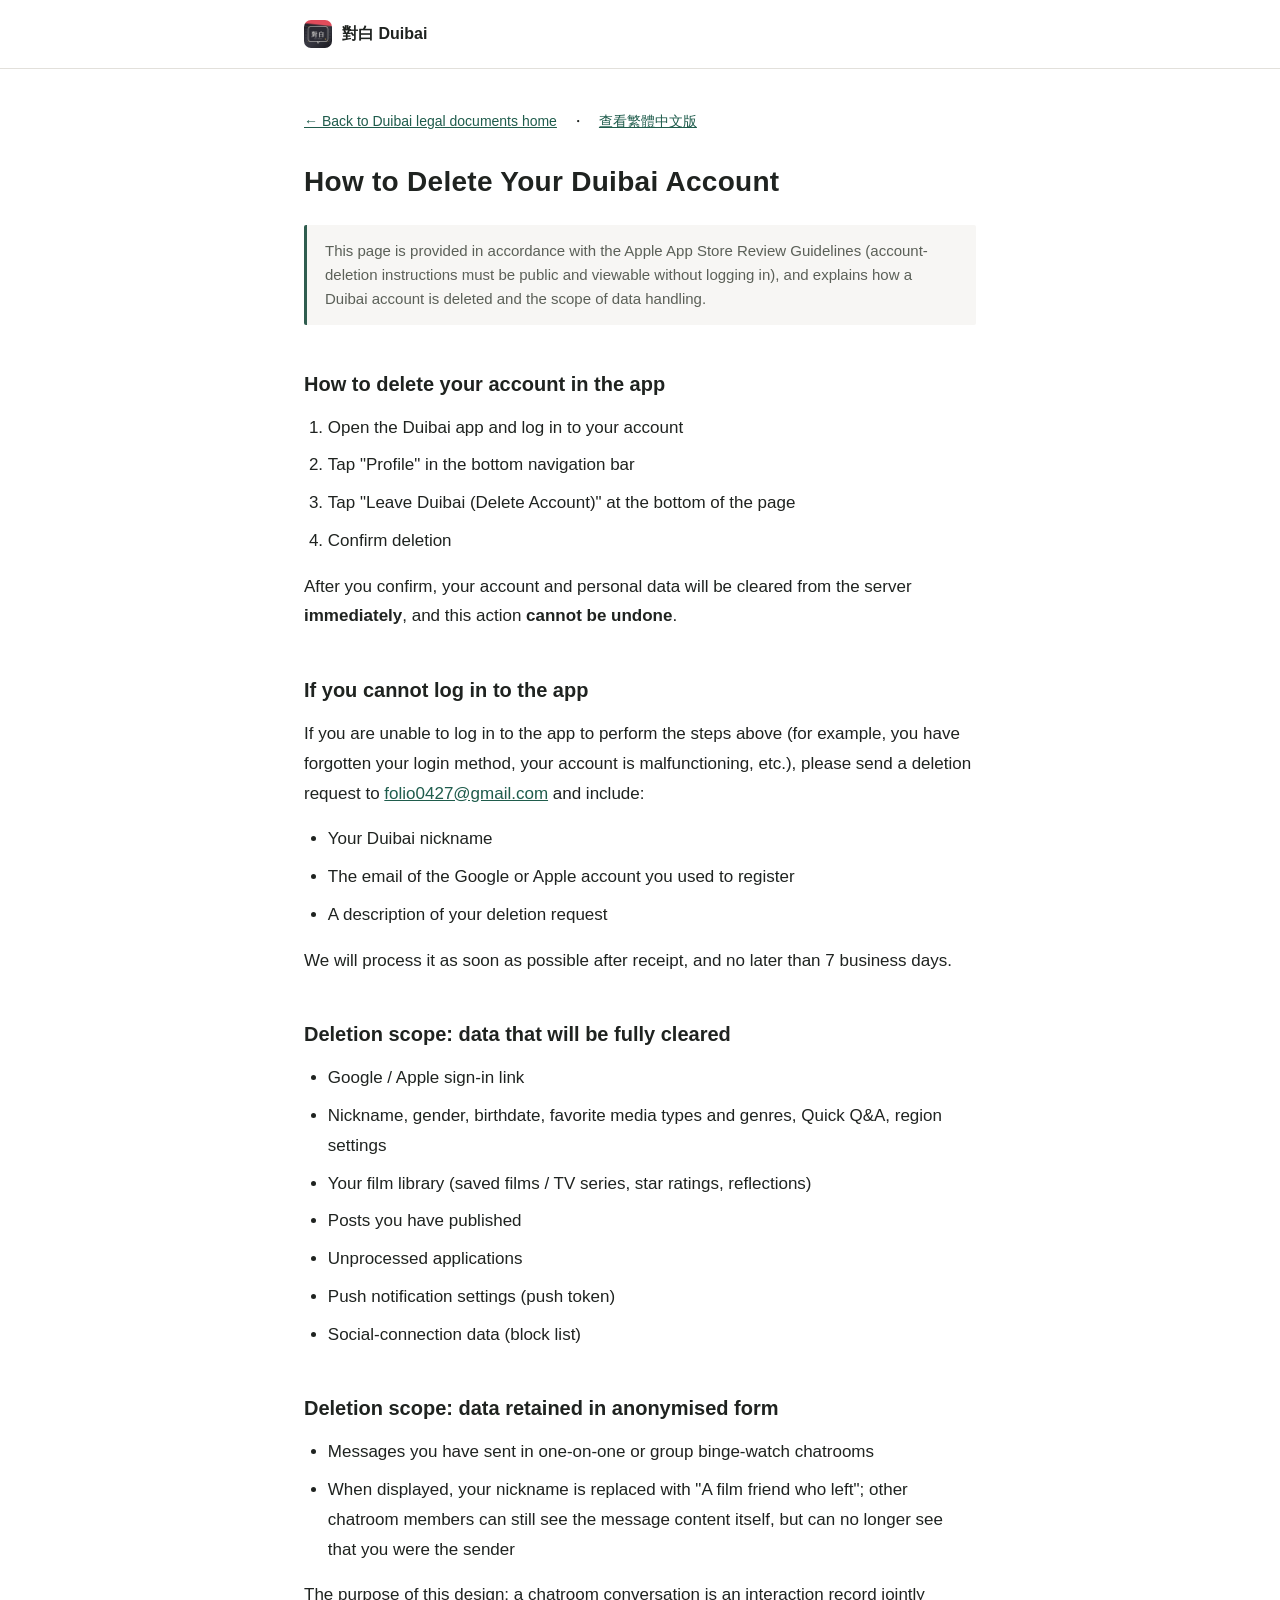
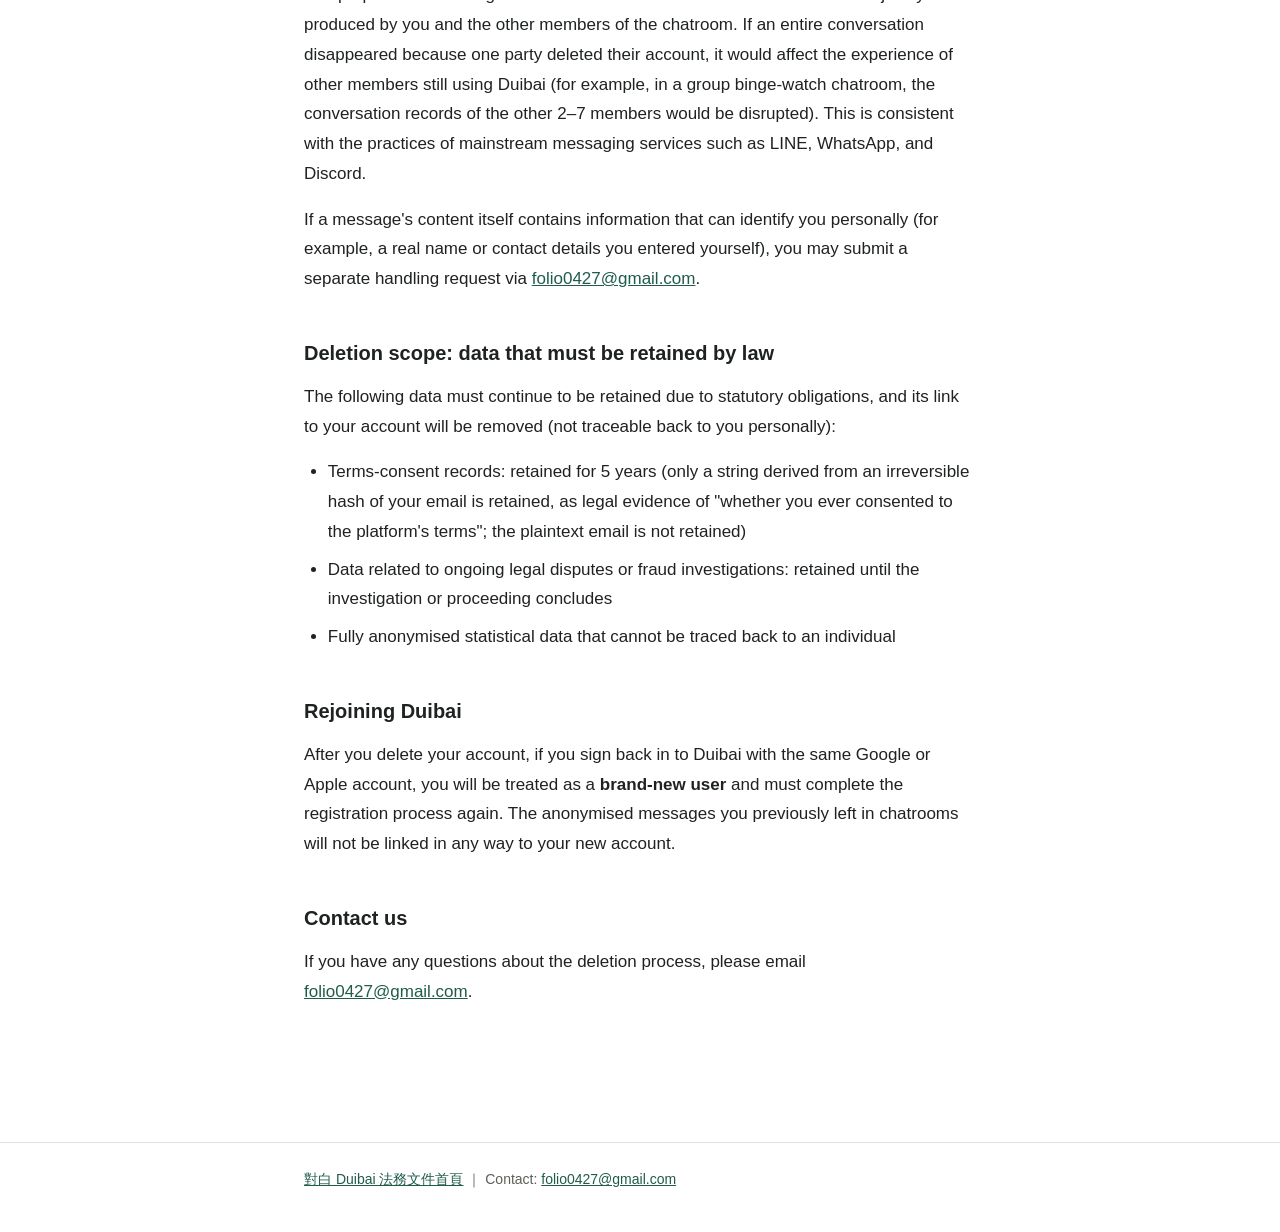
==== legal/account-deletion-en/index.html @ ca7624ec "對白法務文件網站：服務條款/隱私權政策/帳號刪除說明，中英文" ====
<!doctype html>
<html lang="en">
<head>
<meta charset="utf-8">
<meta name="viewport" content="width=device-width, initial-scale=1">
<title>How to Delete Your Duibai Account | Duibai</title>
<meta name="description" content="Account deletion instructions for the Duibai app, English version. Publicly viewable, no login required.">
<link rel="icon" href="../../assets/favicon_64.png">
<link rel="stylesheet" href="../../assets/legal.css">
</head>
<body>
<header class="site-header">
<div class="wrap">
<a class="brand" href="../../index.html"><img src="../../assets/duibai_app_icon_256.png" alt=""> 對白 Duibai</a>
</div>
</header>
<main>
<nav class="doc-nav">
<a href="../../index.html">← Back to Duibai legal documents home</a>　・　<a href="../account-deletion-zh/">查看繁體中文版</a>
</nav>
<h1>How to Delete Your Duibai Account</h1>
<blockquote>
<p>This page is provided in accordance with the Apple App Store Review Guidelines (account-deletion instructions must be public and viewable without logging in), and explains how a Duibai account is deleted and the scope of data handling.</p>
</blockquote>
<h2>How to delete your account in the app</h2>
<ol>
<li>Open the Duibai app and log in to your account</li>
<li>Tap "Profile" in the bottom navigation bar</li>
<li>Tap "Leave Duibai (Delete Account)" at the bottom of the page</li>
<li>Confirm deletion</li>
</ol>
<p>After you confirm, your account and personal data will be cleared from the server <strong>immediately</strong>, and this action <strong>cannot be undone</strong>.</p>
<h2>If you cannot log in to the app</h2>
<p>If you are unable to log in to the app to perform the steps above (for example, you have forgotten your login method, your account is malfunctioning, etc.), please send a deletion request to <a href="mailto:folio0427@gmail.com">folio0427@gmail.com</a> and include:</p>
<ul>
<li>Your Duibai nickname</li>
<li>The email of the Google or Apple account you used to register</li>
<li>A description of your deletion request</li>
</ul>
<p>We will process it as soon as possible after receipt, and no later than 7 business days.</p>
<h2>Deletion scope: data that will be fully cleared</h2>
<ul>
<li>Google / Apple sign-in link</li>
<li>Nickname, gender, birthdate, favorite media types and genres, Quick Q&amp;A, region settings</li>
<li>Your film library (saved films / TV series, star ratings, reflections)</li>
<li>Posts you have published</li>
<li>Unprocessed applications</li>
<li>Push notification settings (push token)</li>
<li>Social-connection data (block list)</li>
</ul>
<h2>Deletion scope: data retained in anonymised form</h2>
<ul>
<li>Messages you have sent in one-on-one or group binge-watch chatrooms</li>
<li>When displayed, your nickname is replaced with "A film friend who left"; other chatroom members can still see the message content itself, but can no longer see that you were the sender</li>
</ul>
<p>The purpose of this design: a chatroom conversation is an interaction record jointly produced by you and the other members of the chatroom. If an entire conversation disappeared because one party deleted their account, it would affect the experience of other members still using Duibai (for example, in a group binge-watch chatroom, the conversation records of the other 2–7 members would be disrupted). This is consistent with the practices of mainstream messaging services such as LINE, WhatsApp, and Discord.</p>
<p>If a message's content itself contains information that can identify you personally (for example, a real name or contact details you entered yourself), you may submit a separate handling request via <a href="mailto:folio0427@gmail.com">folio0427@gmail.com</a>.</p>
<h2>Deletion scope: data that must be retained by law</h2>
<p>The following data must continue to be retained due to statutory obligations, and its link to your account will be removed (not traceable back to you personally):</p>
<ul>
<li>Terms-consent records: retained for 5 years (only a string derived from an irreversible hash of your email is retained, as legal evidence of "whether you ever consented to the platform's terms"; the plaintext email is not retained)</li>
<li>Data related to ongoing legal disputes or fraud investigations: retained until the investigation or proceeding concludes</li>
<li>Fully anonymised statistical data that cannot be traced back to an individual</li>
</ul>
<h2>Rejoining Duibai</h2>
<p>After you delete your account, if you sign back in to Duibai with the same Google or Apple account, you will be treated as a <strong>brand-new user</strong> and must complete the registration process again. The anonymised messages you previously left in chatrooms will not be linked in any way to your new account.</p>
<h2>Contact us</h2>
<p>If you have any questions about the deletion process, please email <a href="mailto:folio0427@gmail.com">folio0427@gmail.com</a>.</p>
</main>
<footer class="site-footer">
<div class="wrap">
<a href="../../index.html">對白 Duibai 法務文件首頁</a> ｜ Contact: <a href="mailto:folio0427@gmail.com">folio0427@gmail.com</a>
</div>
</footer>
</body>
</html>
---- assets/legal.css ----
/* 對白 Duibai — 法務文件頁面樣式
   目標：純粹、易讀、適合列印。不使用動畫或深色行銷風格。 */

:root {
  --bg: #ffffff;
  --bg-subtle: #f7f6f4;
  --text: #1f2320;
  --text-muted: #5b6058;
  --border: #e2e0db;
  --accent: #2f5d4f;
  --accent-bg: #eef3f0;
  --link: #1f5c4c;
  --max-width: 720px;
}

* {
  box-sizing: border-box;
}

html {
  -webkit-text-size-adjust: 100%;
}

body {
  margin: 0;
  background: var(--bg);
  color: var(--text);
  font-family: -apple-system, "PingFang TC", "Helvetica Neue", "Segoe UI",
    "Microsoft JhengHei", "Noto Sans TC", Arial, sans-serif;
  font-size: 17px;
  line-height: 1.75;
  -webkit-font-smoothing: antialiased;
}

.site-header {
  border-bottom: 1px solid var(--border);
}

.site-header .wrap {
  max-width: var(--max-width);
  margin: 0 auto;
  padding: 20px 24px;
  display: flex;
  align-items: center;
  justify-content: space-between;
  gap: 16px;
  flex-wrap: wrap;
}

.brand {
  display: flex;
  align-items: center;
  gap: 10px;
  text-decoration: none;
  color: var(--text);
  font-weight: 600;
  font-size: 16px;
}

.brand img {
  width: 28px;
  height: 28px;
  border-radius: 7px;
  display: block;
}

.lang-switch a,
.lang-switch span {
  font-size: 14px;
  color: var(--text-muted);
  text-decoration: none;
}

.lang-switch a {
  color: var(--link);
  text-decoration: underline;
}

main {
  max-width: var(--max-width);
  margin: 0 auto;
  padding: 40px 24px 80px;
}

.doc-nav {
  margin: 0 0 28px;
  font-size: 14px;
}

.doc-nav a {
  color: var(--link);
}

h1 {
  font-size: 28px;
  line-height: 1.4;
  margin: 0 0 24px;
  letter-spacing: 0.01em;
}

h2 {
  font-size: 20px;
  line-height: 1.5;
  margin: 40px 0 14px;
  padding-top: 4px;
}

h3 {
  font-size: 17px;
  line-height: 1.5;
  margin: 24px 0 10px;
  color: var(--text);
}

p {
  margin: 0 0 16px;
}

ul,
ol {
  margin: 0 0 16px;
  padding-left: 1.4em;
}

li {
  margin: 0 0 8px;
}

li:last-child {
  margin-bottom: 0;
}

strong {
  font-weight: 700;
}

a {
  color: var(--link);
}

hr {
  border: none;
  border-top: 1px solid var(--border);
  margin: 32px 0;
}

blockquote {
  margin: 0 0 20px;
  padding: 14px 18px;
  background: var(--bg-subtle);
  border-left: 3px solid var(--accent);
  border-radius: 2px;
}

blockquote p {
  margin: 0 0 8px;
  color: var(--text-muted);
  font-size: 15px;
  line-height: 1.6;
}

blockquote p:last-child {
  margin-bottom: 0;
}

.site-footer {
  border-top: 1px solid var(--border);
  margin-top: 40px;
}

.site-footer .wrap {
  max-width: var(--max-width);
  margin: 0 auto;
  padding: 24px 24px 40px;
  font-size: 14px;
  color: var(--text-muted);
}

.site-footer a {
  color: var(--link);
}

/* 首頁專用 */
.home main {
  padding-top: 56px;
}

.home h1 {
  font-size: 26px;
  margin-bottom: 8px;
}

.home .tagline {
  color: var(--text-muted);
  margin-bottom: 40px;
}

.doc-columns {
  display: grid;
  grid-template-columns: 1fr 1fr;
  gap: 32px;
  margin-bottom: 8px;
}

@media (max-width: 520px) {
  .doc-columns {
    grid-template-columns: 1fr;
    gap: 28px;
  }
}

.doc-column h2 {
  font-size: 15px;
  text-transform: uppercase;
  letter-spacing: 0.06em;
  color: var(--text-muted);
  margin: 0 0 14px;
  padding-top: 0;
}

.doc-list {
  list-style: none;
  margin: 0;
  padding: 0;
}

.doc-list li {
  margin: 0 0 4px;
}

.doc-list a {
  display: block;
  padding: 12px 14px;
  border: 1px solid var(--border);
  border-radius: 8px;
  text-decoration: none;
  color: var(--text);
  font-size: 15px;
}

.doc-list a:hover {
  background: var(--accent-bg);
  border-color: var(--accent);
}

@media print {
  .site-header,
  .site-footer,
  .doc-nav {
    display: none;
  }
  body {
    font-size: 12pt;
  }
  main {
    max-width: none;
    padding: 0;
  }
  a {
    color: inherit;
    text-decoration: none;
  }
}
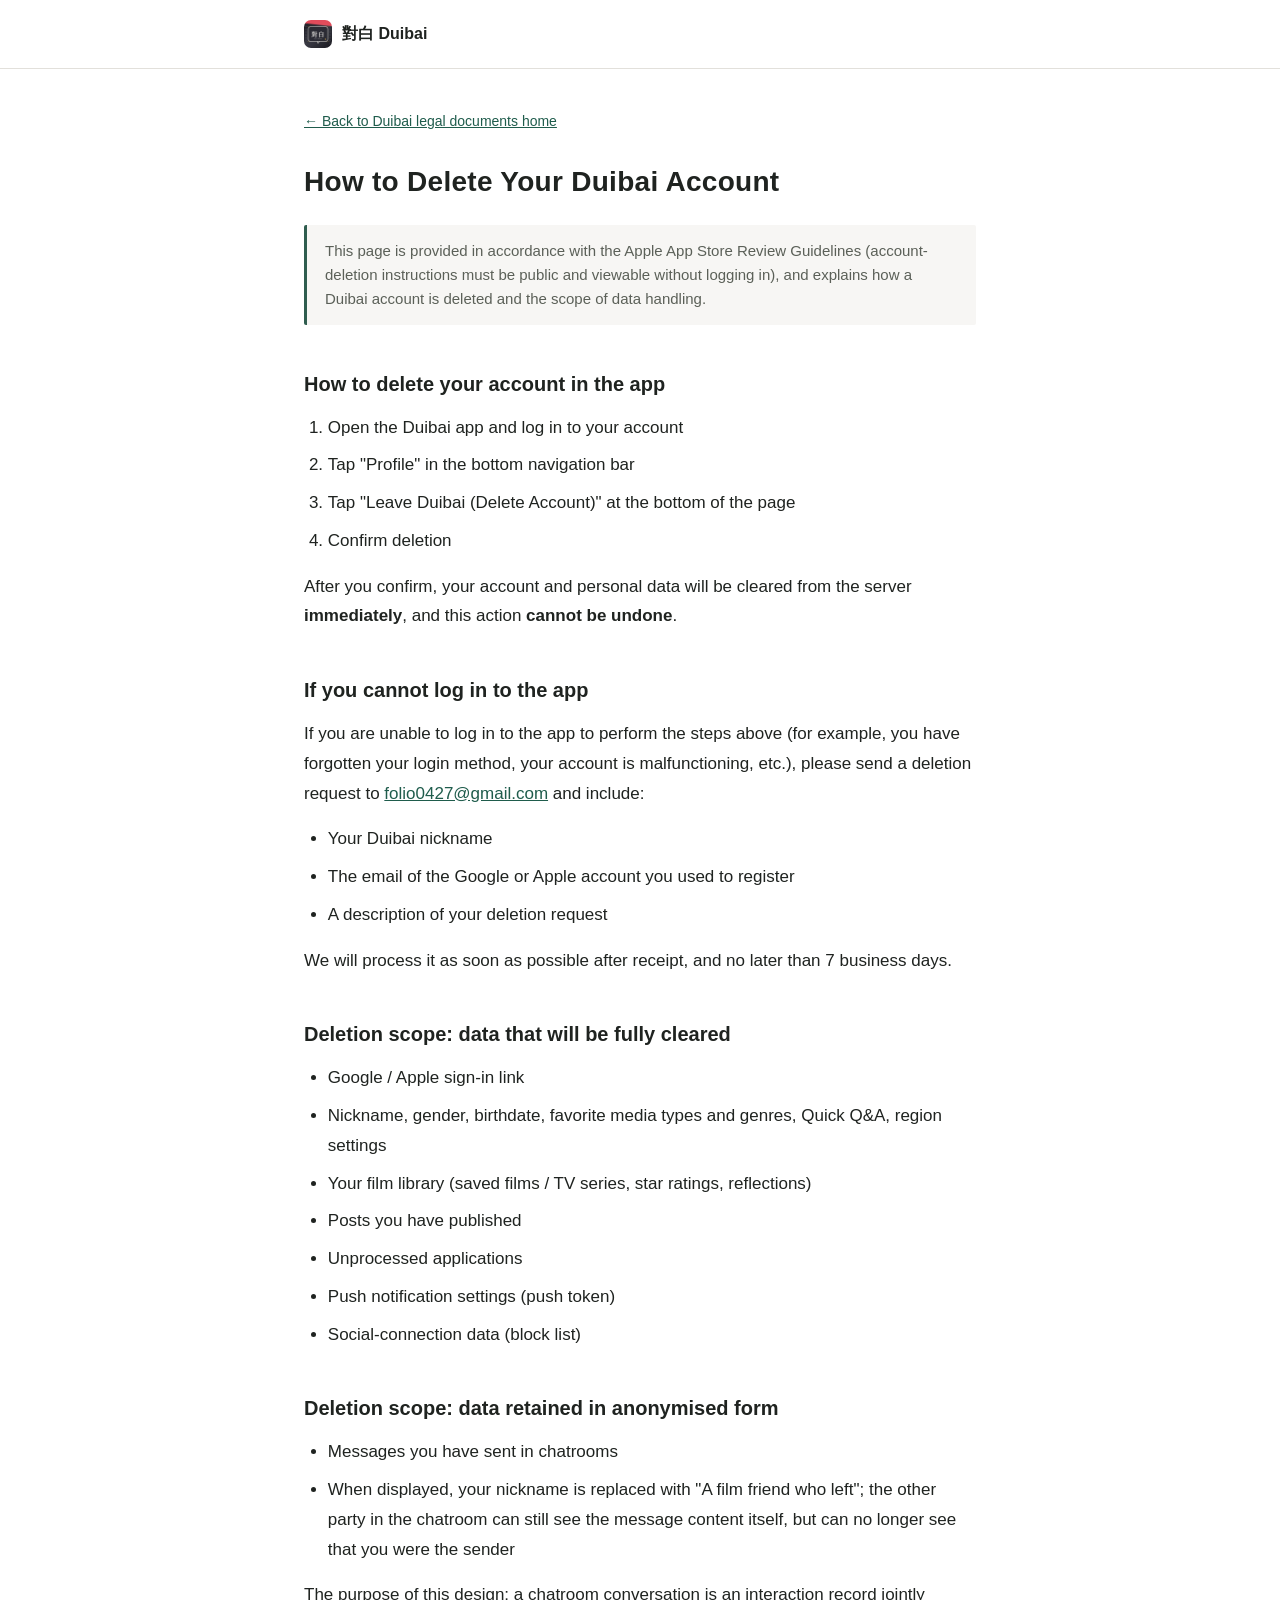
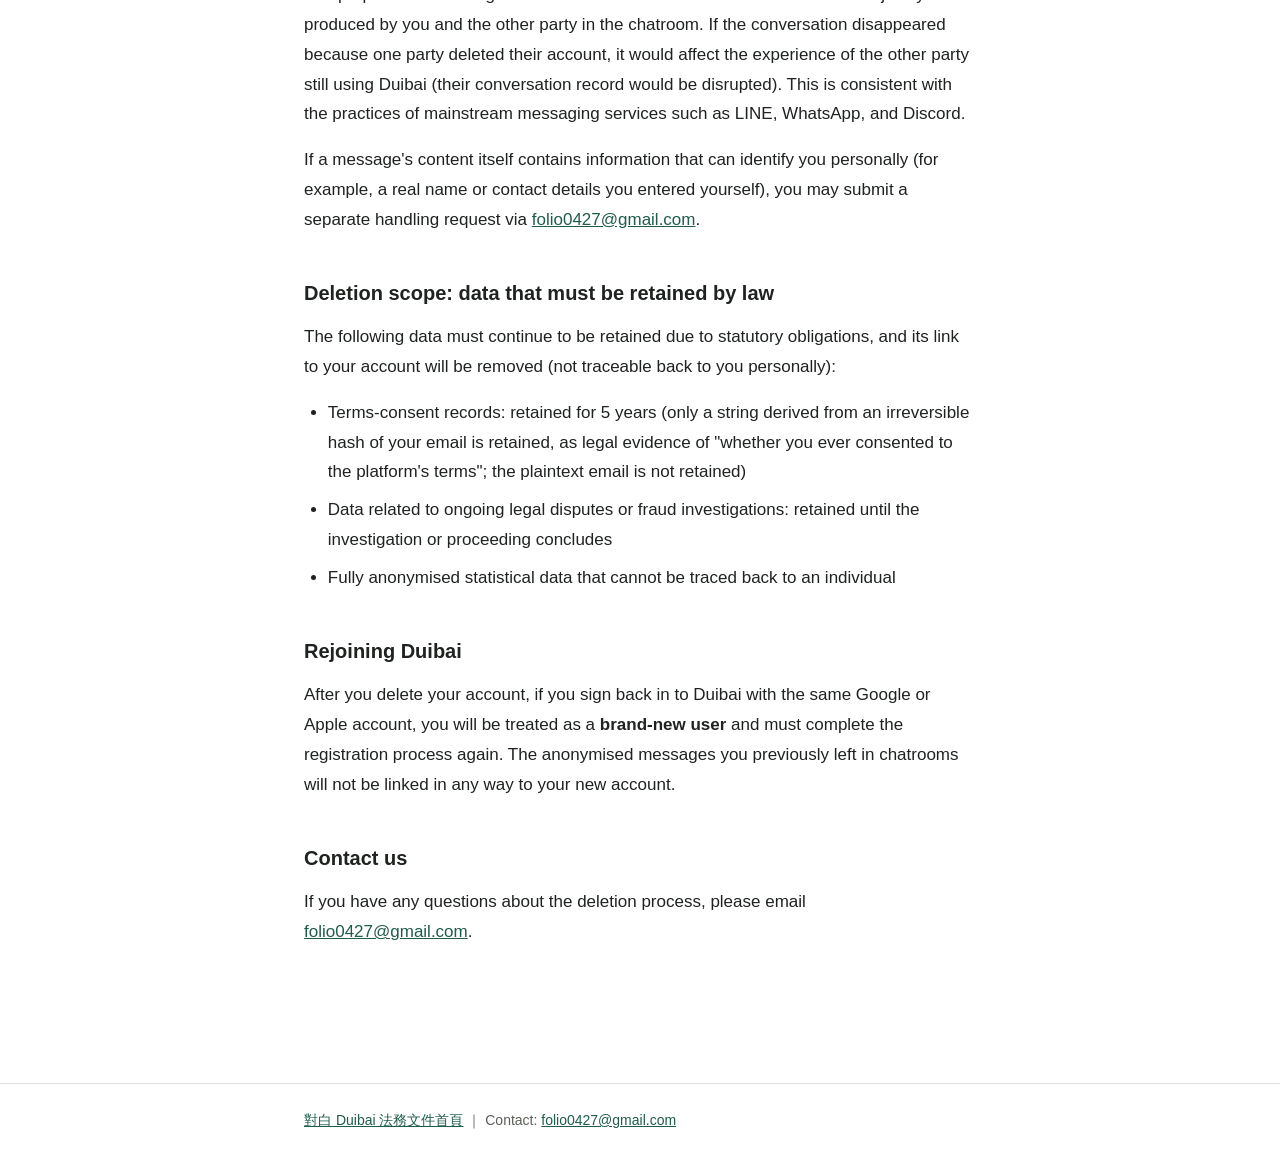
==== commit d7685326: "法律文件上架前更新 + 移除英文切換入口 - 6 份法律頁(terms/privacy/account-deletion × zh/en)內容更新至定版:   移除已下架的「3–8 人群組追劇聊天室」" ====
--- a/legal/account-deletion-en/index.html
+++ b/legal/account-deletion-en/index.html
@@ -16,7 +16,7 @@
 </header>
 <main>
 <nav class="doc-nav">
-<a href="../../index.html">← Back to Duibai legal documents home</a>　・　<a href="../account-deletion-zh/">查看繁體中文版</a>
+<a href="../../index.html">← Back to Duibai legal documents home</a>
 </nav>
 <h1>How to Delete Your Duibai Account</h1>
 <blockquote>
@@ -50,10 +50,10 @@
 </ul>
 <h2>Deletion scope: data retained in anonymised form</h2>
 <ul>
-<li>Messages you have sent in one-on-one or group binge-watch chatrooms</li>
-<li>When displayed, your nickname is replaced with "A film friend who left"; other chatroom members can still see the message content itself, but can no longer see that you were the sender</li>
+<li>Messages you have sent in chatrooms</li>
+<li>When displayed, your nickname is replaced with "A film friend who left"; the other party in the chatroom can still see the message content itself, but can no longer see that you were the sender</li>
 </ul>
-<p>The purpose of this design: a chatroom conversation is an interaction record jointly produced by you and the other members of the chatroom. If an entire conversation disappeared because one party deleted their account, it would affect the experience of other members still using Duibai (for example, in a group binge-watch chatroom, the conversation records of the other 2–7 members would be disrupted). This is consistent with the practices of mainstream messaging services such as LINE, WhatsApp, and Discord.</p>
+<p>The purpose of this design: a chatroom conversation is an interaction record jointly produced by you and the other party in the chatroom. If the conversation disappeared because one party deleted their account, it would affect the experience of the other party still using Duibai (their conversation record would be disrupted). This is consistent with the practices of mainstream messaging services such as LINE, WhatsApp, and Discord.</p>
 <p>If a message's content itself contains information that can identify you personally (for example, a real name or contact details you entered yourself), you may submit a separate handling request via <a href="mailto:folio0427@gmail.com">folio0427@gmail.com</a>.</p>
 <h2>Deletion scope: data that must be retained by law</h2>
 <p>The following data must continue to be retained due to statutory obligations, and its link to your account will be removed (not traceable back to you personally):</p>
